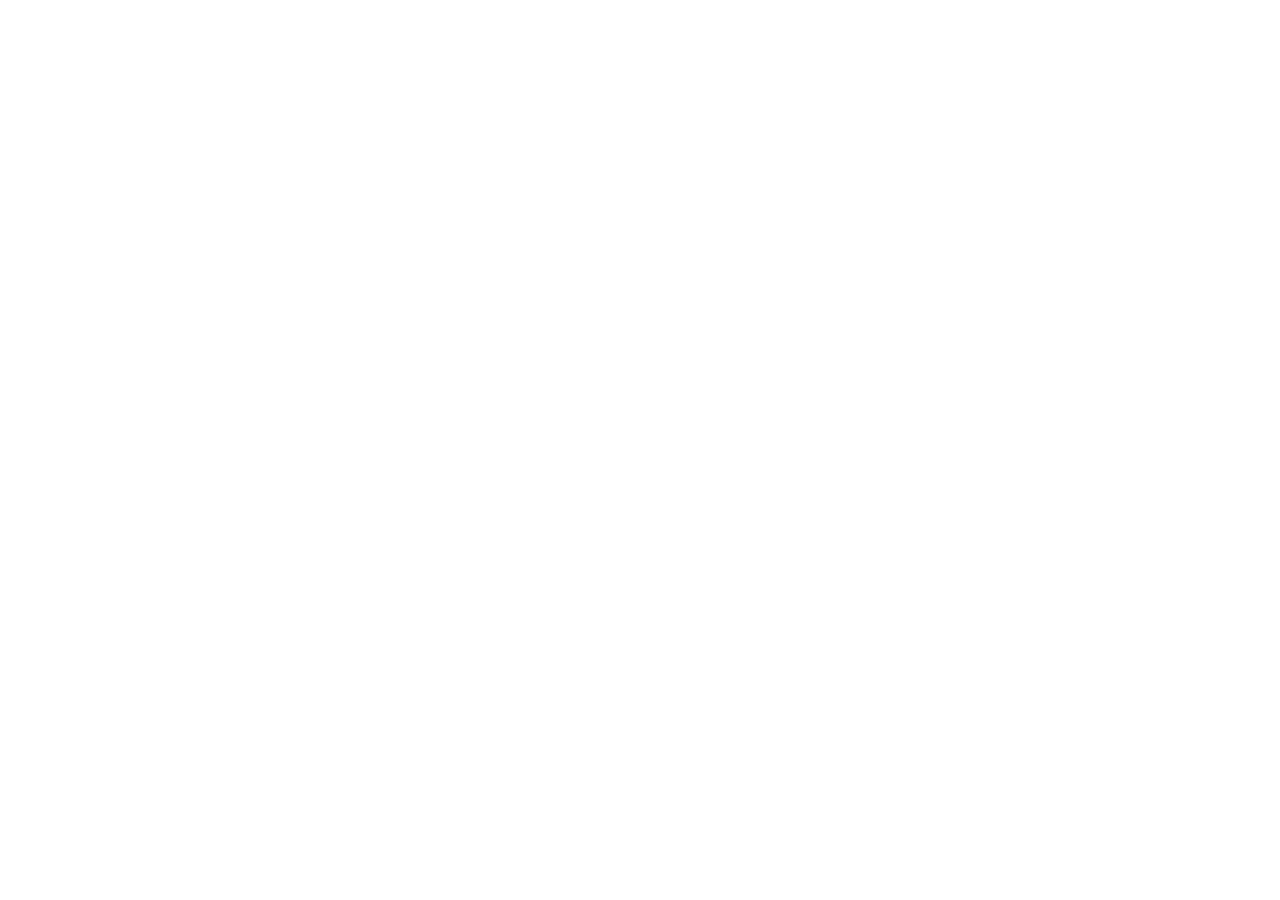
==== index.html @ 847d01e6 "Add files via upload" ====
<!doctype html>
<html lang="fa" dir="rtl">
<head>
<meta charset="utf-8">
<meta name="viewport" content="width=device-width, initial-scale=1">
<title>Portfolio</title>
<meta name="description" content="Personal academic portfolio">
<link rel="icon" href="assets/img/favicon.svg" type="image/svg+xml">
<link rel="stylesheet" href="assets/css/style.css">
</head>
<body data-page="home">
<header id="site-header"></header>
<main id="app" class="wrap"></main>
<footer id="site-footer"></footer>
<script src="assets/js/content.js"></script>
<script src="assets/js/app.js"></script>
</body>
</html>
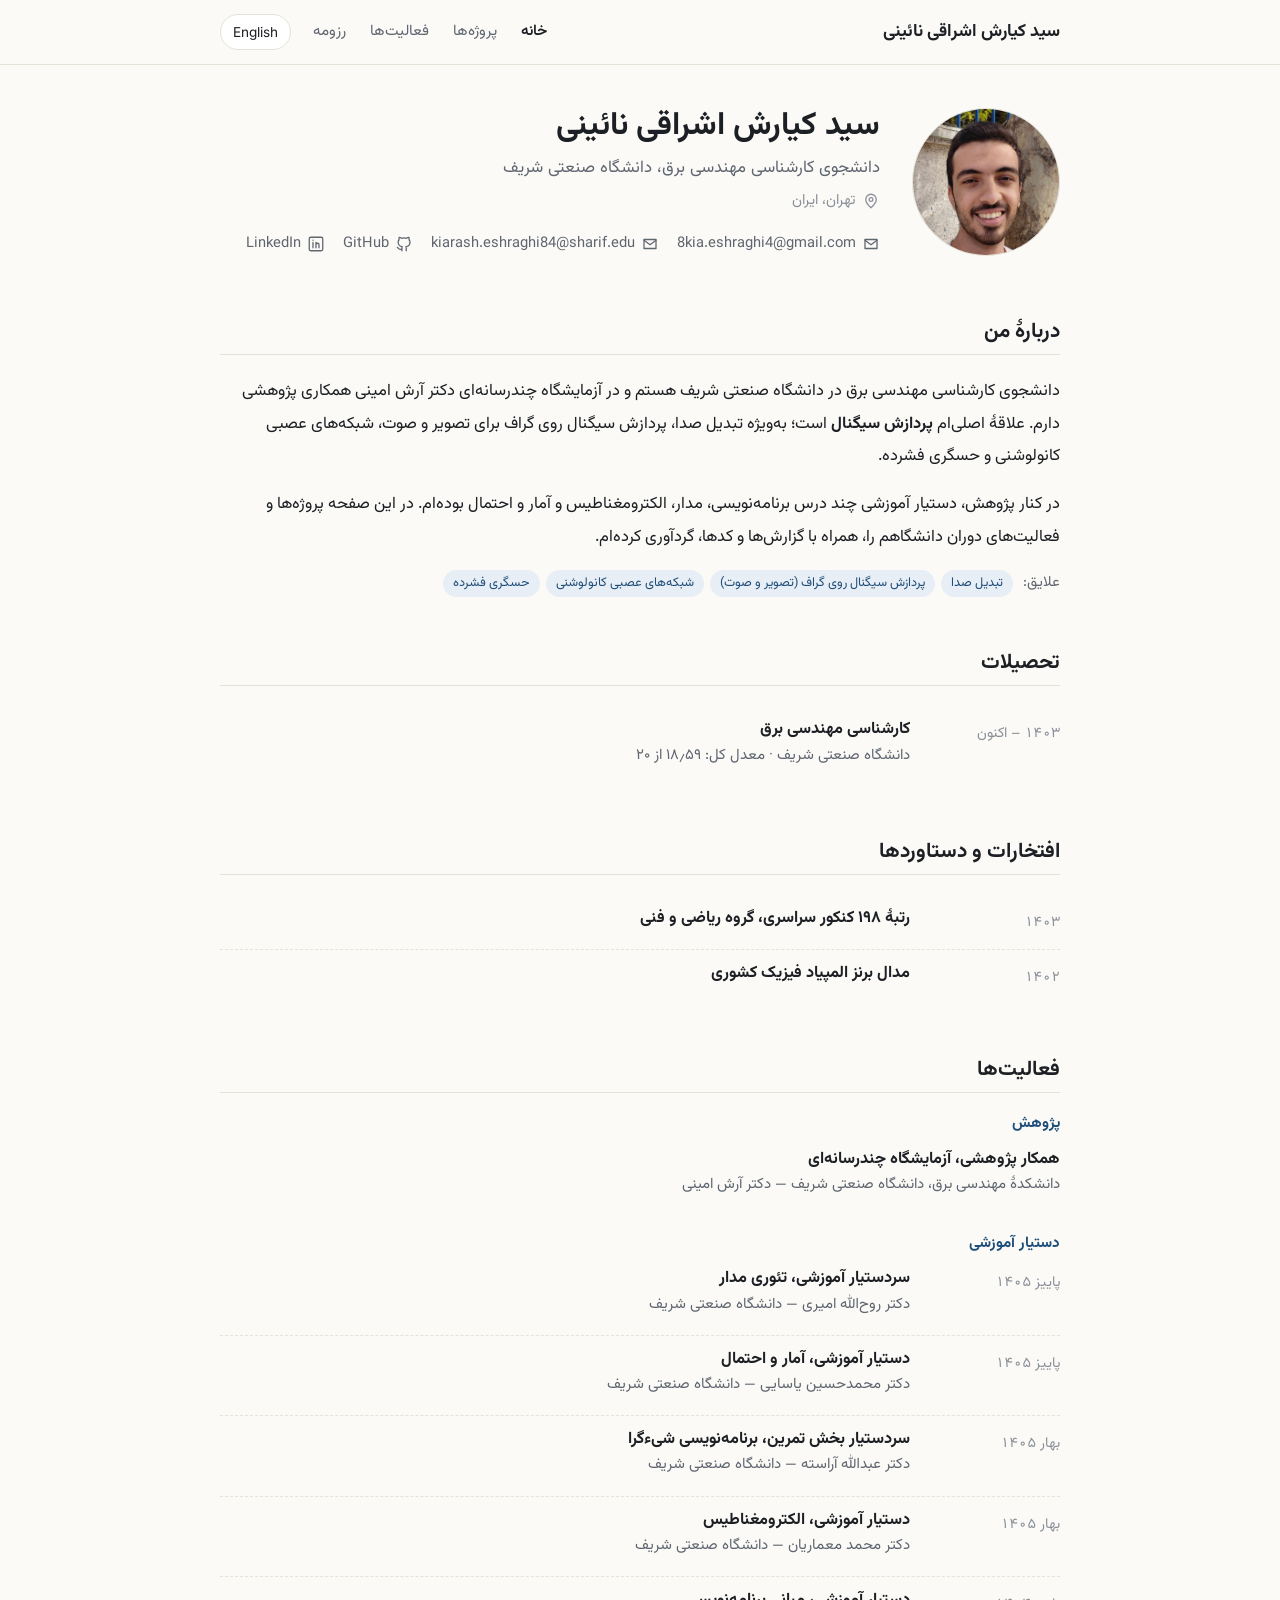
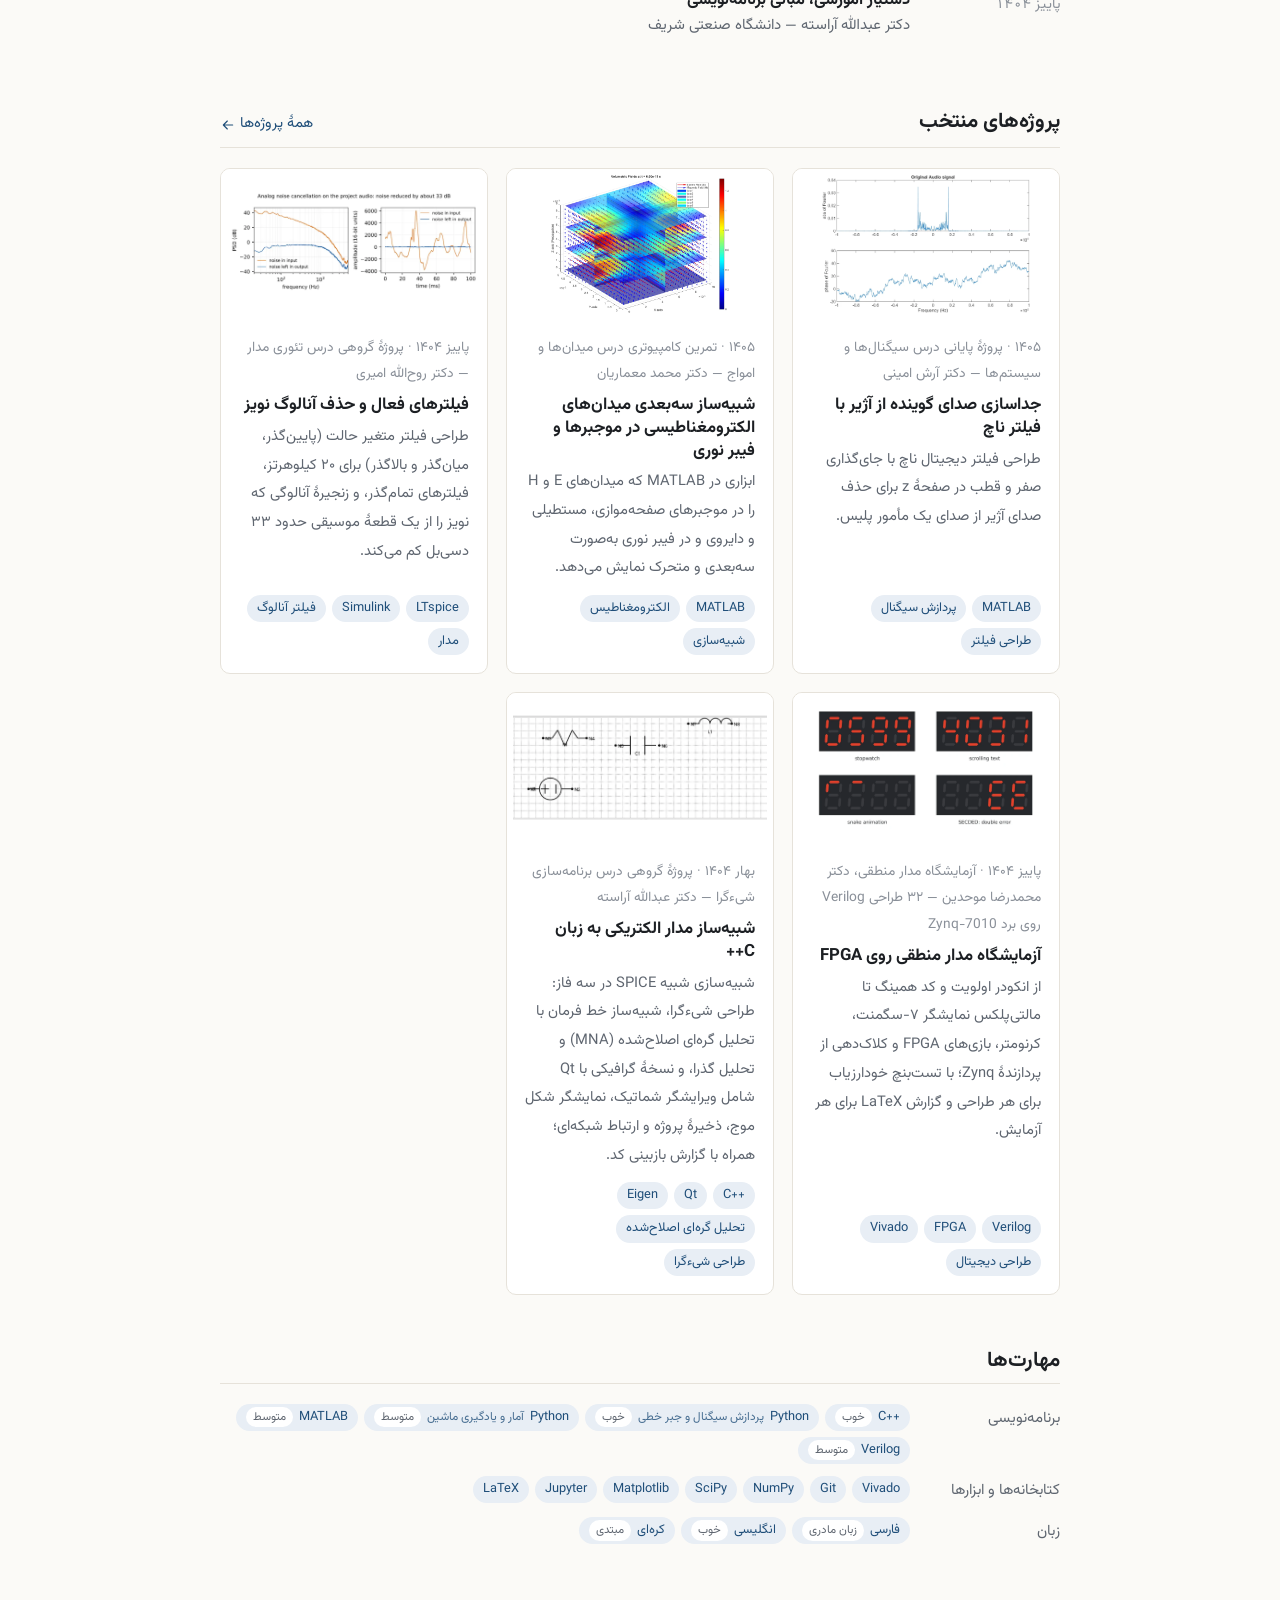
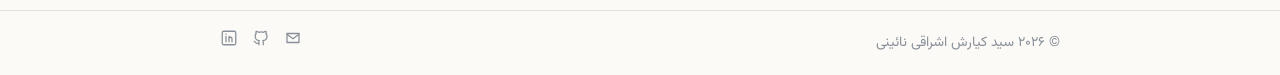
==== commit b832f84d: "Check bandit project against the assignment, fix Q7/Q13/Q10 and simulations; add profile photo and p" ====
--- a/index.html
+++ b/index.html
@@ -3,8 +3,13 @@
 <head>
 <meta charset="utf-8">
 <meta name="viewport" content="width=device-width, initial-scale=1">
-<title>Portfolio</title>
-<meta name="description" content="Personal academic portfolio">
+<title>Seyed Kiarash Eshraghi Naeini</title>
+<meta name="description" content="Seyed Kiarash Eshraghi Naeini — B.Sc. student in Electrical Engineering at Sharif University of Technology. Projects, research and teaching in signal processing, circuits and probability.">
+<meta property="og:type" content="website">
+<meta property="og:title" content="Seyed Kiarash Eshraghi Naeini">
+<meta property="og:description" content="Seyed Kiarash Eshraghi Naeini — B.Sc. student in Electrical Engineering at Sharif University of Technology. Projects, research and teaching in signal processing, circuits and probability.">
+<meta property="og:image" content="https://seyedkiarash.github.io/assets/img/profile.jpg">
+<meta name="twitter:card" content="summary">
 <link rel="icon" href="assets/img/favicon.svg" type="image/svg+xml">
 <link rel="stylesheet" href="assets/css/style.css">
 </head>
--- a/assets/css/style.css
+++ b/assets/css/style.css
@@ -0,0 +1,262 @@
+/* ============ fonts (self-hosted) ============ */
+@font-face { font-family: "Vazirmatn"; src: url("../fonts/Vazirmatn-Regular.woff2") format("woff2"); font-weight: 400; font-display: swap; }
+@font-face { font-family: "Vazirmatn"; src: url("../fonts/Vazirmatn-SemiBold.woff2") format("woff2"); font-weight: 600; font-display: swap; }
+@font-face { font-family: "Vazirmatn"; src: url("../fonts/Vazirmatn-Bold.woff2") format("woff2"); font-weight: 700; font-display: swap; }
+@font-face { font-family: "Inter"; src: url("../fonts/inter-latin-400-normal.woff2") format("woff2"); font-weight: 400; font-display: swap; }
+@font-face { font-family: "Inter"; src: url("../fonts/inter-latin-600-normal.woff2") format("woff2"); font-weight: 600; font-display: swap; }
+@font-face { font-family: "Inter"; src: url("../fonts/inter-latin-700-normal.woff2") format("woff2"); font-weight: 700; font-display: swap; }
+@font-face { font-family: "Source Serif 4"; src: url("../fonts/source-serif-4-latin-600-normal.woff2") format("woff2"); font-weight: 600; font-display: swap; }
+@font-face { font-family: "Source Serif 4"; src: url("../fonts/source-serif-4-latin-700-normal.woff2") format("woff2"); font-weight: 700; font-display: swap; }
+
+/* ============ tokens ============ */
+:root {
+  --bg: #fbfaf7;
+  --surface: #ffffff;
+  --text: #1c1f23;
+  --muted: #5f6670;
+  --faint: #8a9099;
+  --line: #e6e2da;
+  --accent: #1f4e79;
+  --accent-soft: #e8eef5;
+  --radius: 10px;
+  --wrap: 880px;
+  --font-fa: "Vazirmatn", Tahoma, sans-serif;
+  --font-en: "Inter", system-ui, -apple-system, "Segoe UI", sans-serif;
+  --font-en-serif: "Source Serif 4", Georgia, serif;
+}
+@media (prefers-color-scheme: dark) {
+  :root {
+    --bg: #15171a;
+    --surface: #1c1f23;
+    --text: #e7e5e0;
+    --muted: #a3a8ae;
+    --faint: #7c8288;
+    --line: #2c3036;
+    --accent: #8fb6dd;
+    --accent-soft: #22303e;
+  }
+}
+
+/* ============ base ============ */
+*, *::before, *::after { box-sizing: border-box; }
+html { -webkit-text-size-adjust: 100%; }
+body {
+  margin: 0;
+  background: var(--bg);
+  color: var(--text);
+  font-family: var(--font-en);
+  font-size: 16px;
+  line-height: 1.7;
+  min-height: 100vh;
+  display: flex;
+  flex-direction: column;
+}
+html[lang="fa"] body { font-family: var(--font-fa); font-size: 16.5px; line-height: 1.95; }
+html[lang="en"] h1, html[lang="en"] h2, html[lang="en"] .brand { font-family: var(--font-en-serif); }
+a { color: var(--accent); text-decoration: none; }
+a:hover { text-decoration: underline; text-underline-offset: 3px; }
+img { max-width: 100%; display: block; }
+h1, h2, h3 { line-height: 1.35; margin: 0; font-weight: 700; }
+.wrap { max-width: var(--wrap); margin: 0 auto; padding: 0 20px; }
+main { flex: 1; width: 100%; }
+main.wrap { padding-top: 40px; padding-bottom: 64px; }
+.icon { width: 18px; height: 18px; stroke: currentColor; stroke-width: 1.7; stroke-linecap: round; stroke-linejoin: round; flex: none; }
+[dir="rtl"] .icon.dir { transform: scaleX(-1); }
+.icon.back-icon { transform: scaleX(-1); }
+[dir="rtl"] .icon.back-icon { transform: none; }
+
+/* ============ header / footer ============ */
+#site-header { border-bottom: 1px solid var(--line); background: var(--bg); position: sticky; top: 0; z-index: 10; }
+.header-inner { display: flex; align-items: center; justify-content: space-between; gap: 16px; min-height: 64px; flex-wrap: wrap; }
+.brand { font-weight: 700; font-size: 1.1rem; color: var(--text); }
+.brand:hover { text-decoration: none; }
+.nav { display: flex; align-items: center; gap: 4px; flex-wrap: wrap; }
+.nav a { color: var(--muted); padding: 6px 10px; border-radius: 6px; font-size: .95rem; }
+.nav a:hover { color: var(--text); background: var(--accent-soft); text-decoration: none; }
+.nav a[aria-current="page"] { color: var(--text); font-weight: 600; }
+.lang-btn {
+  margin-inline-start: 8px; font: inherit; font-size: .85rem; cursor: pointer;
+  border: 1px solid var(--line); background: var(--surface); color: var(--text);
+  padding: 4px 12px; border-radius: 999px;
+}
+.lang-btn[lang="fa"] { font-family: var(--font-fa); }
+.lang-btn[lang="en"] { font-family: var(--font-en); }
+.lang-btn:hover { border-color: var(--accent); }
+#site-footer { border-top: 1px solid var(--line); color: var(--faint); font-size: .875rem; }
+.footer-inner { display: flex; justify-content: space-between; align-items: center; min-height: 64px; gap: 12px; flex-wrap: wrap; }
+.footer-links { display: flex; gap: 14px; }
+.footer-links a { color: var(--faint); }
+.footer-links a:hover { color: var(--accent); }
+
+/* ============ hero ============ */
+.hero { display: flex; gap: 32px; align-items: center; padding-bottom: 8px; }
+.hero-photo { width: 148px; height: 148px; border-radius: 50%; object-fit: cover; flex: none; border: 1px solid var(--line); }
+.avatar-fallback { display: grid; place-items: center; background: var(--accent-soft); color: var(--accent); }
+.avatar-fallback svg { width: 46%; height: 46%; fill: none; stroke: currentColor; stroke-width: 1.4; stroke-linecap: round; opacity: .75; }
+.audio-list { display: grid; grid-template-columns: repeat(auto-fit, minmax(260px, 1fr)); gap: 14px; }
+.audio { margin: 0; padding: 12px 14px; border: 1px solid var(--line); border-radius: 8px; background: var(--surface); }
+.audio figcaption { font-size: .92rem; color: var(--muted); margin-bottom: 8px; }
+.audio audio { width: 100%; }
+.hero h1 { font-size: 2rem; }
+.hero-title { margin: 4px 0 0; color: var(--muted); font-size: 1.05rem; }
+.hero-loc { margin: 2px 0 0; color: var(--faint); font-size: .92rem; display: flex; align-items: center; gap: 6px; }
+.hero-links { display: flex; flex-wrap: wrap; gap: 6px 18px; margin: 14px 0 0; font-size: .92rem; }
+.hero-links a { display: inline-flex; align-items: center; gap: 6px; color: var(--muted); }
+.hero-links a:hover { color: var(--accent); }
+.hero-links a span { direction: ltr; unicode-bidi: isolate; }
+.btn {
+  display: inline-flex; align-items: center; gap: 8px; margin-top: 16px;
+  background: var(--accent); color: var(--bg); padding: 8px 16px; border-radius: 8px;
+  font: inherit; font-size: .92rem; font-weight: 600; border: 1px solid var(--accent); cursor: pointer;
+}
+.btn:hover { text-decoration: none; opacity: .92; }
+.btn-ghost { background: transparent; color: var(--accent); }
+
+/* ============ sections ============ */
+.section { margin-top: 52px; }
+.section-head { display: flex; align-items: baseline; justify-content: space-between; gap: 12px; border-bottom: 1px solid var(--line); padding-bottom: 8px; margin-bottom: 20px; }
+.section-head h2 { font-size: 1.3rem; }
+.section-intro { color: var(--muted); margin: -8px 0 18px; font-size: .95rem; }
+.more { display: inline-flex; align-items: center; gap: 4px; font-size: .92rem; white-space: nowrap; }
+.more .icon { width: 16px; height: 16px; }
+.prose p { margin: 0 0 1em; }
+.prose p:last-child { margin-bottom: 0; }
+.prose ul { margin: 0 0 1em; padding-inline-start: 1.3em; }
+.interests { display: flex; align-items: center; gap: 10px; flex-wrap: wrap; margin-top: 16px; }
+.label { color: var(--muted); font-size: .92rem; }
+.page-head { margin-bottom: 28px; }
+.page-head h1 { font-size: 1.9rem; }
+.page-head > p { color: var(--muted); margin: 6px 0 0; }
+
+/* entries (education, achievements, activities) */
+.entry { display: grid; grid-template-columns: 130px 1fr; gap: 20px; padding: 12px 0; }
+.entry + .entry { border-top: 1px dashed var(--line); }
+.entry-date { color: var(--faint); font-size: .9rem; padding-top: 2px; font-variant-numeric: tabular-nums; }
+.entry h3 { font-size: 1.02rem; }
+.entry-sub { color: var(--muted); font-size: .94rem; }
+.entry-desc { color: var(--muted); font-size: .94rem; margin-top: 4px; }
+.entry-desc p { margin: 0 0 .4em; }
+.entry-desc ul { margin: 0; padding-inline-start: 1.2em; }
+
+.group-h { font-size: .95rem; color: var(--accent); margin: 18px 0 2px; }
+.section-head + .group-h { margin-top: 0; }
+.entry-date:empty { display: none; }
+.entry:has(.entry-date:empty) { grid-template-columns: 1fr; }
+
+/* tags */
+.tags { list-style: none; display: flex; flex-wrap: wrap; gap: 6px; margin: 0; padding: 0; }
+.tags li { background: var(--accent-soft); color: var(--accent); font-size: .8rem; padding: 2px 10px; border-radius: 999px; line-height: 1.8; }
+
+/* skills */
+.skills { display: grid; grid-template-columns: 130px 1fr; gap: 12px 20px; margin: 0; }
+.skills dt { color: var(--muted); font-size: .94rem; }
+.skills dd { margin: 0; }
+
+/* cards */
+.grid { display: grid; grid-template-columns: repeat(auto-fill, minmax(250px, 1fr)); gap: 18px; }
+.card {
+  display: flex; flex-direction: column; background: var(--surface); border: 1px solid var(--line);
+  border-radius: var(--radius); overflow: hidden; color: var(--text); transition: border-color .15s, transform .15s;
+}
+.card:hover { text-decoration: none; border-color: var(--accent); transform: translateY(-2px); }
+.card-cover { aspect-ratio: 16 / 9; background: var(--accent-soft); overflow: hidden; }
+.card-cover { background: #fff; }
+.card-cover img { width: 100%; height: 100%; object-fit: contain; padding: 6px; }
+.card-body { padding: 16px 18px 18px; display: flex; flex-direction: column; gap: 6px; flex: 1; }
+.card h3 { font-size: 1.05rem; }
+.card p { margin: 0; color: var(--muted); font-size: .92rem; flex: 1; }
+.card .tags { margin-top: 6px; }
+.meta { color: var(--faint); font-size: .86rem; }
+
+.skill { display: inline-flex; align-items: baseline; gap: 6px; }
+.skill-note { opacity: .8; font-size: .92em; }
+.skill-level { background: var(--surface); color: var(--muted); border-radius: 999px; padding: 0 7px; font-size: .9em; }
+
+/* assignments */
+.assign-list { display: grid; gap: 16px; }
+.assign { display: grid; grid-template-columns: 220px 1fr; gap: 20px; background: var(--surface); border: 1px solid var(--line); border-radius: var(--radius); padding: 16px; }
+.assign-img { display: block; background: #fff; border-radius: 6px; border: 1px solid var(--line); overflow: hidden; align-self: start; }
+.assign-img img { width: 100%; aspect-ratio: 4 / 3; object-fit: contain; }
+.assign h3 { font-size: 1.05rem; margin: 2px 0 6px; }
+.assign p { margin: 0 0 10px; color: var(--muted); font-size: .93rem; }
+.assign-links { display: flex; flex-wrap: wrap; gap: 8px 18px; margin-top: 10px; font-size: .92rem; }
+.assign-links a { display: inline-flex; align-items: center; gap: 6px; }
+@media (max-width: 640px) { .assign { grid-template-columns: 1fr; } }
+
+/* filter */
+.filter { display: flex; flex-wrap: wrap; gap: 8px; margin-bottom: 24px; }
+.filter button {
+  font: inherit; font-size: .88rem; cursor: pointer; padding: 4px 14px; border-radius: 999px;
+  border: 1px solid var(--line); background: var(--surface); color: var(--muted);
+}
+.filter button:hover { border-color: var(--accent); color: var(--text); }
+.filter button[aria-pressed="true"] { background: var(--accent); color: var(--bg); border-color: var(--accent); }
+
+/* project page */
+.back { display: inline-flex; align-items: center; gap: 6px; font-size: .92rem; margin-bottom: 24px; }
+.back .icon { width: 16px; height: 16px; }
+.project .page-head .tags { margin-top: 12px; }
+.project .page-head h1 { margin: 4px 0; }
+.project-cover { margin: 0 0 28px; border-radius: var(--radius); overflow: hidden; border: 1px solid var(--line); background: #fff; }
+.project-cover img { width: 100%; max-height: 520px; object-fit: contain; }
+.sub-h { font-size: 1.1rem; margin: 36px 0 14px; padding-bottom: 6px; border-bottom: 1px solid var(--line); }
+.gallery { display: grid; grid-template-columns: repeat(auto-fill, minmax(340px, 1fr)); gap: 18px; }
+.gallery figure { margin: 0; }
+.gallery img { border-radius: 8px; border: 1px solid var(--line); aspect-ratio: 4 / 3; object-fit: contain; width: 100%; background: #fff; padding: 4px; }
+.gallery figcaption { color: var(--faint); font-size: .85rem; margin-top: 6px; }
+.prose code, .entry-desc code { font-family: ui-monospace, Consolas, monospace; font-size: .88em; background: var(--accent-soft); padding: 1px 6px; border-radius: 4px; unicode-bidi: isolate; white-space: nowrap; }
+.file-list { list-style: none; margin: 0; padding: 0; display: grid; gap: 8px; }
+.file-list a {
+  display: flex; align-items: center; gap: 10px; padding: 10px 14px; border: 1px solid var(--line);
+  border-radius: 8px; background: var(--surface); color: var(--text);
+}
+.file-list a:hover { border-color: var(--accent); text-decoration: none; }
+.file-list span:first-of-type { flex: 1; }
+.ext { font-size: .75rem; color: var(--faint); border: 1px solid var(--line); border-radius: 4px; padding: 0 6px; font-family: var(--font-en); }
+.pager { display: grid; grid-template-columns: 1fr 1fr; gap: 16px; margin-top: 48px; padding-top: 20px; border-top: 1px solid var(--line); }
+.pager a { display: flex; flex-direction: column; color: var(--text); font-weight: 600; }
+.pager a small { color: var(--faint); font-weight: 400; }
+.pager-next { text-align: end; }
+.empty { color: var(--muted); }
+
+/* CV page */
+.cv-actions { display: flex; gap: 10px; justify-content: flex-end; margin-bottom: 20px; flex-wrap: wrap; }
+.cv-actions .btn { margin-top: 0; }
+.cv { background: var(--surface); border: 1px solid var(--line); border-radius: var(--radius); padding: 40px 44px; }
+.cv-head { text-align: center; border-bottom: 2px solid var(--text); padding-bottom: 14px; }
+.cv-head h1 { font-size: 1.8rem; }
+.cv-head p { margin: 2px 0 0; color: var(--muted); }
+.cv-contact { display: flex; justify-content: center; flex-wrap: wrap; gap: 4px 16px; font-size: .88rem; }
+.cv-contact span { unicode-bidi: isolate; }
+.cv-sec { margin-top: 22px; }
+.cv-sec h2 { font-size: 1.05rem; text-transform: uppercase; letter-spacing: .04em; color: var(--accent); border-bottom: 1px solid var(--line); padding-bottom: 4px; margin-bottom: 4px; }
+html[lang="fa"] .cv-sec h2 { letter-spacing: 0; }
+.cv .entry { padding: 6px 0; grid-template-columns: 110px 1fr; }
+.cv .entry + .entry { border-top: none; }
+.cv .skills { grid-template-columns: 110px 1fr; margin-top: 8px; font-size: .94rem; }
+
+/* ============ responsive ============ */
+@media (max-width: 640px) {
+  main.wrap { padding-top: 28px; }
+  .header-inner { padding-top: 10px; padding-bottom: 10px; }
+  .nav a { padding: 4px 8px; font-size: .9rem; }
+  .hero { flex-direction: column; text-align: center; gap: 18px; }
+  .hero-photo { width: 120px; height: 120px; }
+  .hero-loc, .hero-links { justify-content: center; }
+  .hero h1 { font-size: 1.7rem; }
+  .entry, .skills, .cv .entry, .cv .skills { grid-template-columns: 1fr; gap: 2px; }
+  .skills dd { margin-bottom: 10px; }
+  .cv { padding: 24px 18px; }
+  .pager { grid-template-columns: 1fr; }
+}
+
+/* ============ print (CV) ============ */
+@media print {
+  :root { --bg: #fff; --surface: #fff; --text: #000; --muted: #333; --faint: #555; --line: #ccc; --accent: #1f4e79; }
+  #site-header, #site-footer, .cv-actions { display: none !important; }
+  main.wrap { padding: 0; max-width: none; }
+  .cv { border: none; padding: 0; }
+  .entry { break-inside: avoid; }
+  a { color: inherit; }
+  @page { margin: 14mm; }
+}
